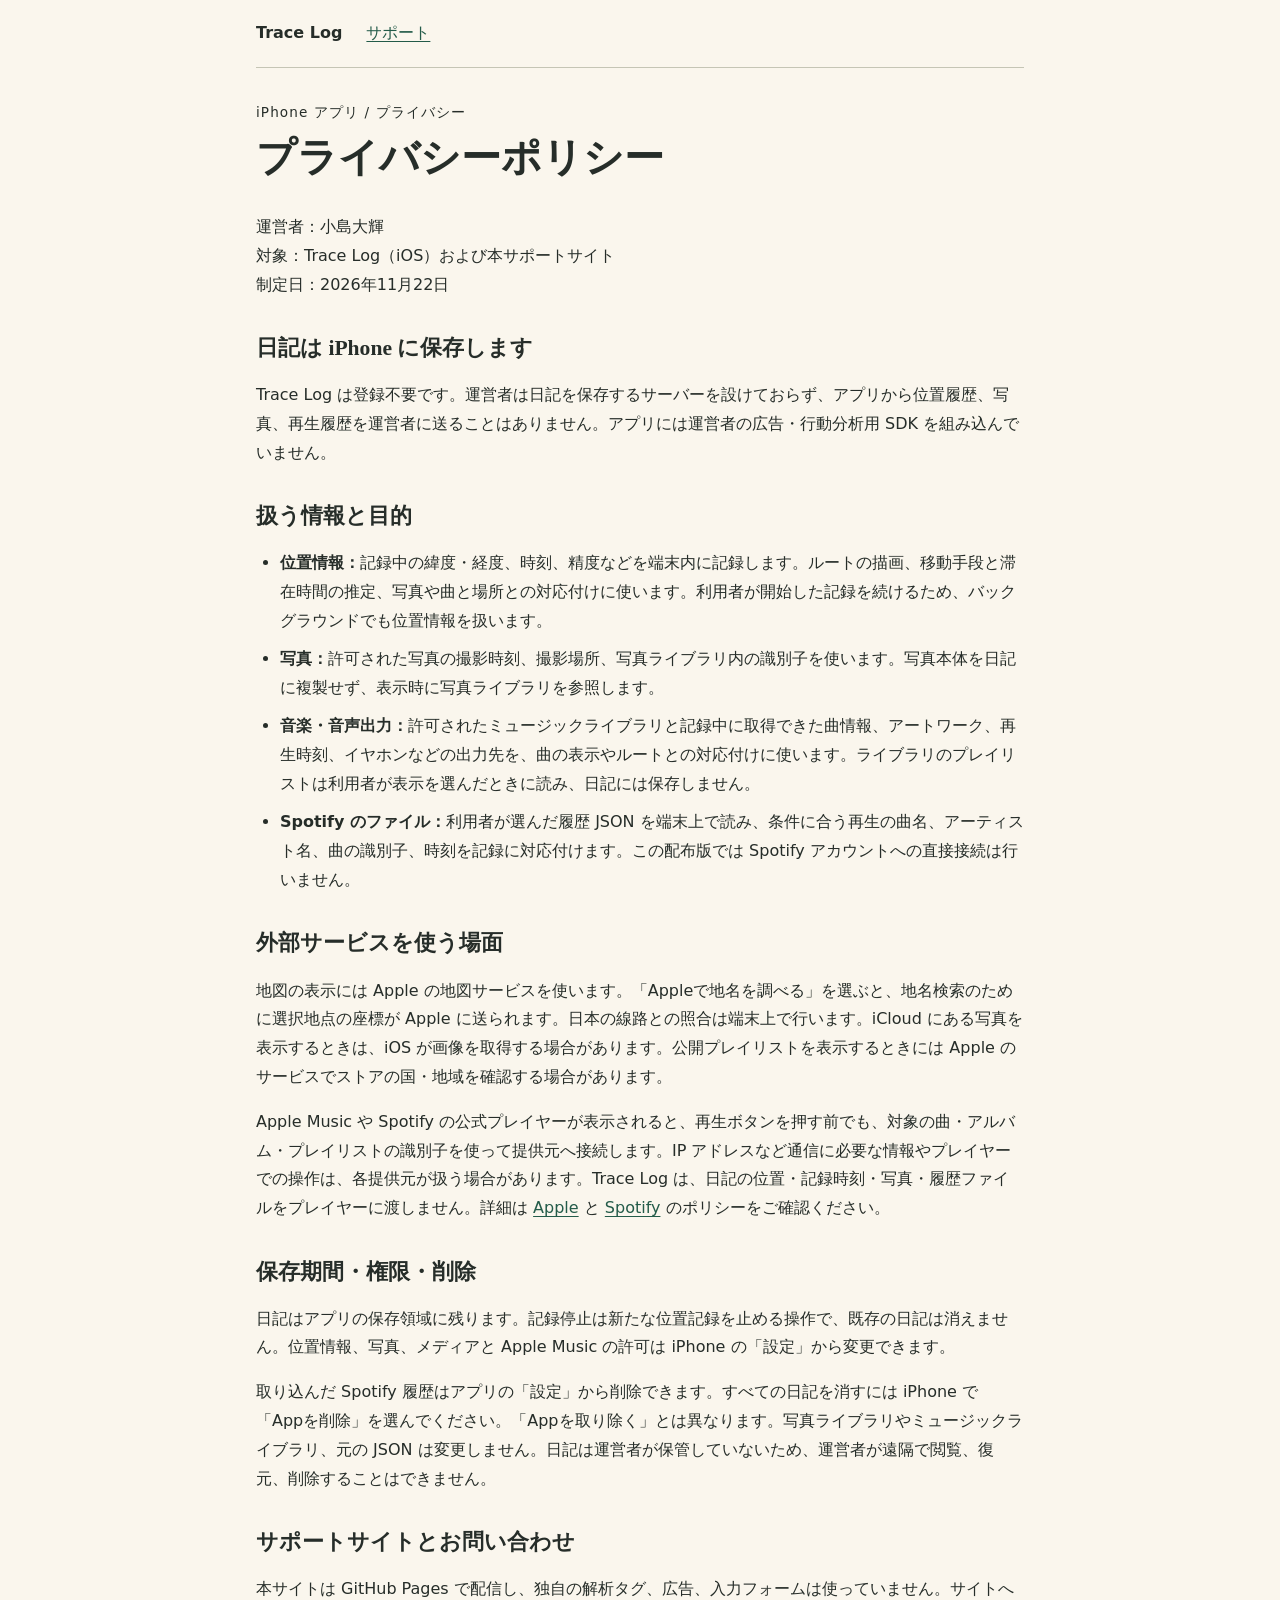
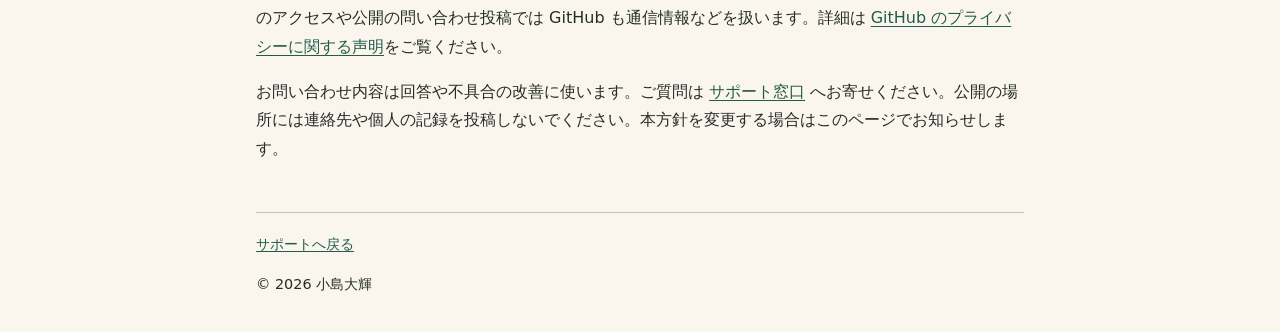
==== privacy.html @ 27f508c6 "Publish Trace Log support and privacy policy" ====
<!doctype html>
<html lang="ja">
<head>
  <meta charset="utf-8">
  <meta name="viewport" content="width=device-width, initial-scale=1">
  <meta name="description" content="Trace Log が端末内で扱う記録、外部サービスへの接続、許可の変更とデータの削除方法。">
  <title>プライバシーポリシー | Trace Log</title>
  <link rel="stylesheet" href="style.css">
</head>
<body>
  <header><nav aria-label="サイト内"><strong>Trace Log</strong><a href="./">サポート</a></nav></header>
  <main>
    <p class="eyebrow">iPhone アプリ / プライバシー</p>
    <h1>プライバシーポリシー</h1>
    <p>運営者：小島大輝<br>対象：Trace Log（iOS）および本サポートサイト<br>制定日：<time datetime="2026-11-22">2026年11月22日</time></p>
    <h2>日記は iPhone に保存します</h2>
    <p>Trace Log は登録不要です。運営者は日記を保存するサーバーを設けておらず、アプリから位置履歴、写真、再生履歴を運営者に送ることはありません。アプリには運営者の広告・行動分析用 SDK を組み込んでいません。</p>
    <h2>扱う情報と目的</h2>
    <ul>
      <li><strong>位置情報：</strong>記録中の緯度・経度、時刻、精度などを端末内に記録します。ルートの描画、移動手段と滞在時間の推定、写真や曲と場所との対応付けに使います。利用者が開始した記録を続けるため、バックグラウンドでも位置情報を扱います。</li>
      <li><strong>写真：</strong>許可された写真の撮影時刻、撮影場所、写真ライブラリ内の識別子を使います。写真本体を日記に複製せず、表示時に写真ライブラリを参照します。</li>
      <li><strong>音楽・音声出力：</strong>許可されたミュージックライブラリと記録中に取得できた曲情報、アートワーク、再生時刻、イヤホンなどの出力先を、曲の表示やルートとの対応付けに使います。ライブラリのプレイリストは利用者が表示を選んだときに読み、日記には保存しません。</li>
      <li><strong>Spotify のファイル：</strong>利用者が選んだ履歴 JSON を端末上で読み、条件に合う再生の曲名、アーティスト名、曲の識別子、時刻を記録に対応付けます。この配布版では Spotify アカウントへの直接接続は行いません。</li>
    </ul>
    <h2>外部サービスを使う場面</h2>
    <p>地図の表示には Apple の地図サービスを使います。「Appleで地名を調べる」を選ぶと、地名検索のために選択地点の座標が Apple に送られます。日本の線路との照合は端末上で行います。iCloud にある写真を表示するときは、iOS が画像を取得する場合があります。公開プレイリストを表示するときには Apple のサービスでストアの国・地域を確認する場合があります。</p>
    <p>Apple Music や Spotify の公式プレイヤーが表示されると、再生ボタンを押す前でも、対象の曲・アルバム・プレイリストの識別子を使って提供元へ接続します。IP アドレスなど通信に必要な情報やプレイヤーでの操作は、各提供元が扱う場合があります。Trace Log は、日記の位置・記録時刻・写真・履歴ファイルをプレイヤーに渡しません。詳細は <a href="https://www.apple.com/jp/legal/privacy/">Apple</a> と <a href="https://www.spotify.com/jp/legal/privacy-policy/">Spotify</a> のポリシーをご確認ください。</p>
    <h2>保存期間・権限・削除</h2>
    <p>日記はアプリの保存領域に残ります。記録停止は新たな位置記録を止める操作で、既存の日記は消えません。位置情報、写真、メディアと Apple Music の許可は iPhone の「設定」から変更できます。</p>
    <p>取り込んだ Spotify 履歴はアプリの「設定」から削除できます。すべての日記を消すには iPhone で「Appを削除」を選んでください。「Appを取り除く」とは異なります。写真ライブラリやミュージックライブラリ、元の JSON は変更しません。日記は運営者が保管していないため、運営者が遠隔で閲覧、復元、削除することはできません。</p>
    <h2>サポートサイトとお問い合わせ</h2>
    <p>本サイトは GitHub Pages で配信し、独自の解析タグ、広告、入力フォームは使っていません。サイトへのアクセスや公開の問い合わせ投稿では GitHub も通信情報などを扱います。詳細は <a href="https://docs.github.com/en/site-policy/privacy-policies/github-general-privacy-statement">GitHub のプライバシーに関する声明</a>をご覧ください。</p>
    <p>お問い合わせ内容は回答や不具合の改善に使います。ご質問は <a href="index.html#contact">サポート窓口</a> へお寄せください。公開の場所には連絡先や個人の記録を投稿しないでください。本方針を変更する場合はこのページでお知らせします。</p>
  </main>
  <footer><a href="./">サポートへ戻る</a><p>© 2026 小島大輝</p></footer>
</body>
</html>
---- style.css ----
:root {
  color-scheme: light dark;
  --paper: #faf6ed;
  --ink: #262d29;
  --accent: #235b49;
  --line: #c5c5b5;
}
@media (prefers-color-scheme: dark) {
  :root { --paper: #1d2320; --ink: #f2eee4; --accent: #aad8bc; --line: #555f56; }
}
* { box-sizing: border-box; }
body {
  margin: 0 auto;
  padding: 0 clamp(1rem, 5vw, 3rem);
  max-width: 54rem;
  background: var(--paper);
  color: var(--ink);
  font: 1rem/1.8 system-ui, "Hiragino Sans", sans-serif;
  overflow-wrap: anywhere;
}
nav { display: flex; align-items: baseline; gap: 1.5rem; flex-wrap: wrap; }
header, footer { padding-block: 1.2rem; }
header { border-bottom: 1px solid var(--line); }
footer { margin-top: 3rem; border-top: 1px solid var(--line); font-size: .9rem; }
h1, h2 { font-family: Georgia, "Hiragino Mincho ProN", serif; line-height: 1.4; }
h1 { font-size: clamp(1.75rem, 5vw, 2.5rem); margin-top: .35rem; }
h2 { font-size: 1.35rem; margin-top: 2.1rem; }
h3 { font-size: 1.05rem; margin-bottom: .25rem; }
h3 + p { margin-top: .25rem; }
ul, ol { padding-inline-start: 1.5rem; }
li + li { margin-top: .6rem; }
a { color: var(--accent); text-underline-offset: .16em; }
a:focus-visible { outline: 2px solid currentColor; outline-offset: 3px; }
.eyebrow { margin: 2rem 0 0; font-size: .85rem; letter-spacing: .08em; }
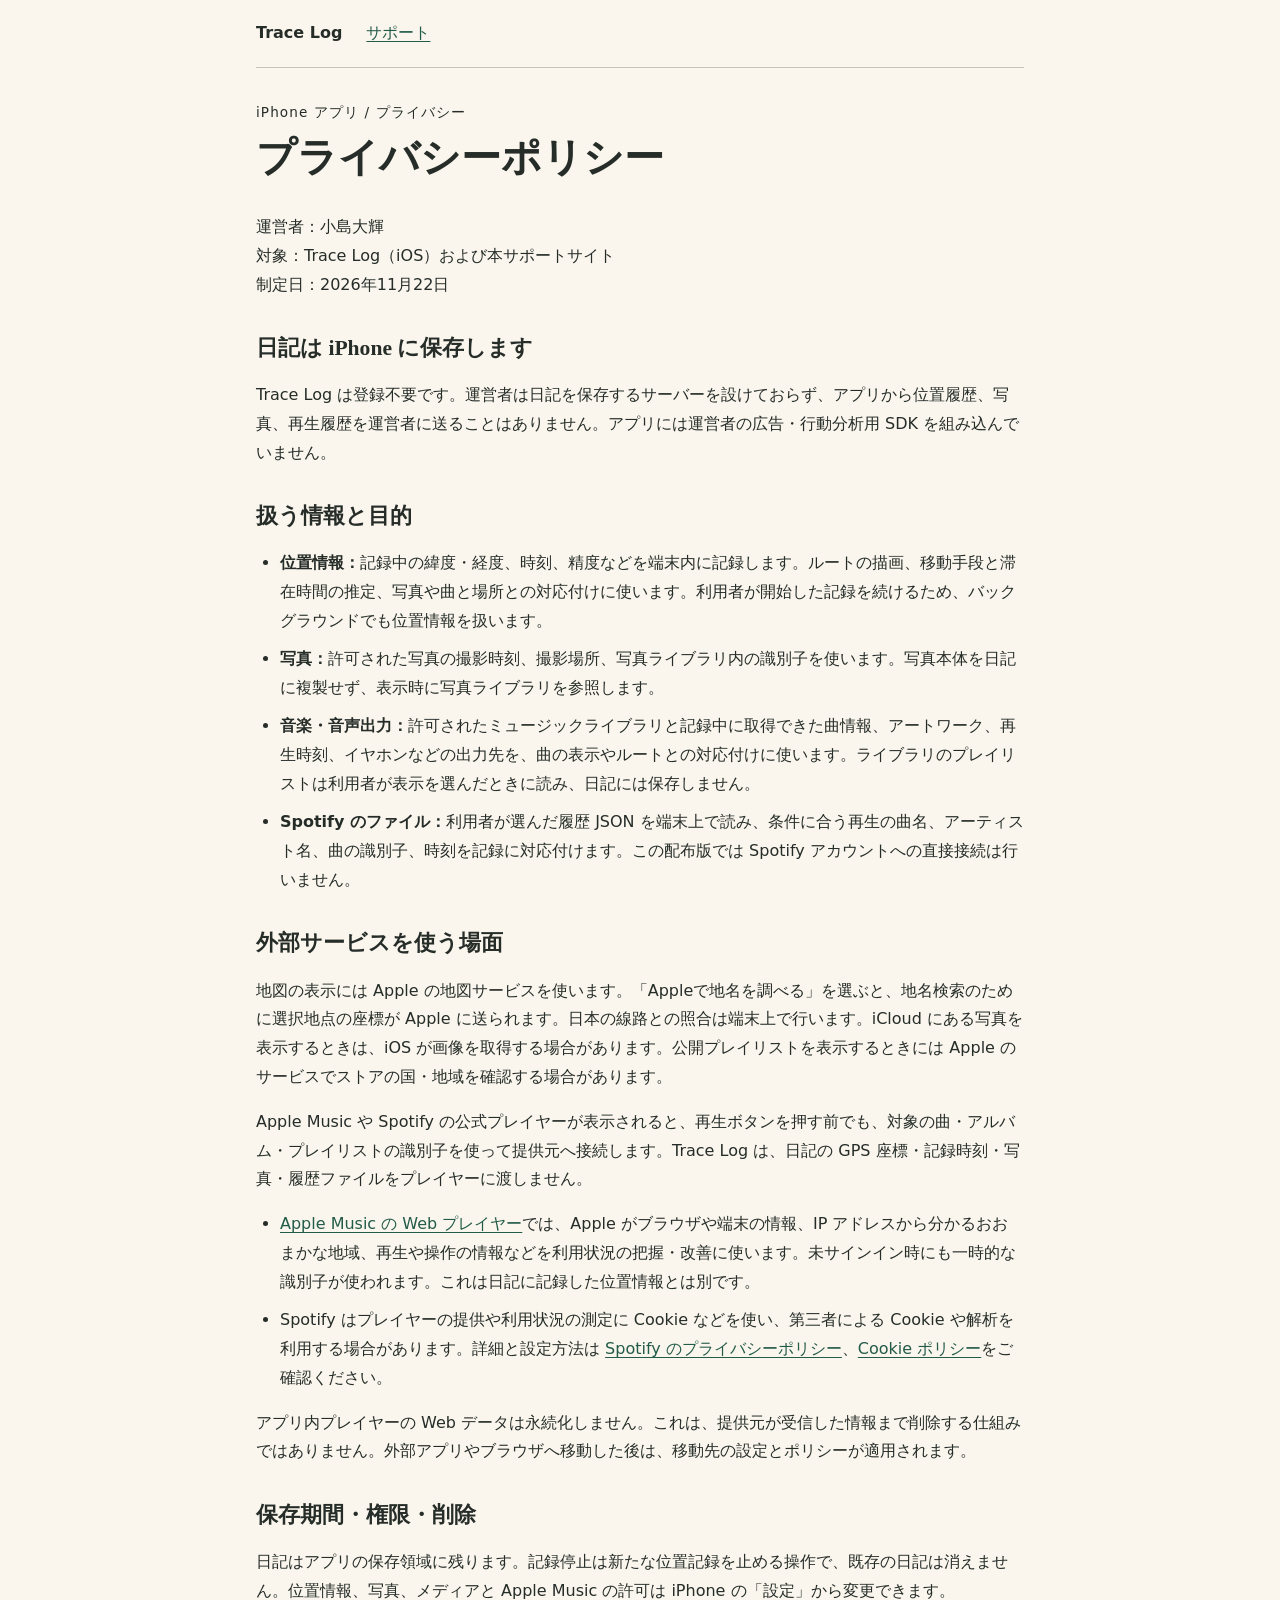
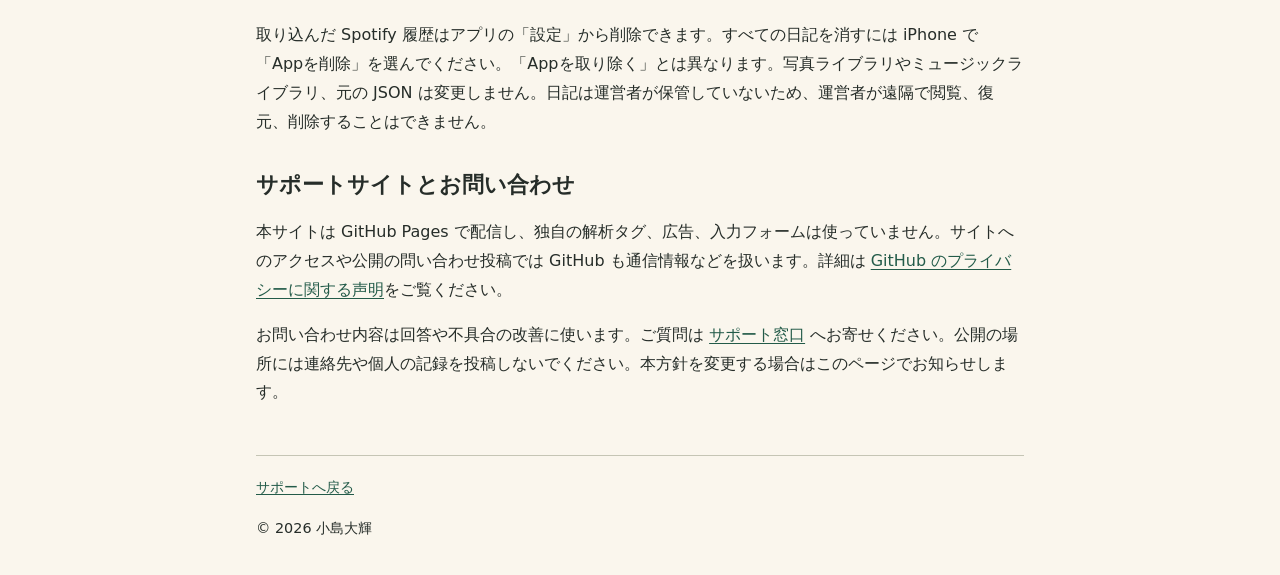
==== commit cfb26cde: "Explain provider data use in embedded music players" ====
--- a/privacy.html
+++ b/privacy.html
@@ -24,7 +24,12 @@
     </ul>
     <h2>外部サービスを使う場面</h2>
     <p>地図の表示には Apple の地図サービスを使います。「Appleで地名を調べる」を選ぶと、地名検索のために選択地点の座標が Apple に送られます。日本の線路との照合は端末上で行います。iCloud にある写真を表示するときは、iOS が画像を取得する場合があります。公開プレイリストを表示するときには Apple のサービスでストアの国・地域を確認する場合があります。</p>
-    <p>Apple Music や Spotify の公式プレイヤーが表示されると、再生ボタンを押す前でも、対象の曲・アルバム・プレイリストの識別子を使って提供元へ接続します。IP アドレスなど通信に必要な情報やプレイヤーでの操作は、各提供元が扱う場合があります。Trace Log は、日記の位置・記録時刻・写真・履歴ファイルをプレイヤーに渡しません。詳細は <a href="https://www.apple.com/jp/legal/privacy/">Apple</a> と <a href="https://www.spotify.com/jp/legal/privacy-policy/">Spotify</a> のポリシーをご確認ください。</p>
+    <p>Apple Music や Spotify の公式プレイヤーが表示されると、再生ボタンを押す前でも、対象の曲・アルバム・プレイリストの識別子を使って提供元へ接続します。Trace Log は、日記の GPS 座標・記録時刻・写真・履歴ファイルをプレイヤーに渡しません。</p>
+    <ul>
+      <li><a href="https://www.apple.com/legal/privacy/data/en/apple-music-web/">Apple Music の Web プレイヤー</a>では、Apple がブラウザや端末の情報、IP アドレスから分かるおおまかな地域、再生や操作の情報などを利用状況の把握・改善に使います。未サインイン時にも一時的な識別子が使われます。これは日記に記録した位置情報とは別です。</li>
+      <li>Spotify はプレイヤーの提供や利用状況の測定に Cookie などを使い、第三者による Cookie や解析を利用する場合があります。詳細と設定方法は <a href="https://www.spotify.com/jp/legal/privacy-policy/">Spotify のプライバシーポリシー</a>、<a href="https://www.spotify.com/jp/legal/cookies-policy/">Cookie ポリシー</a>をご確認ください。</li>
+    </ul>
+    <p>アプリ内プレイヤーの Web データは永続化しません。これは、提供元が受信した情報まで削除する仕組みではありません。外部アプリやブラウザへ移動した後は、移動先の設定とポリシーが適用されます。</p>
     <h2>保存期間・権限・削除</h2>
     <p>日記はアプリの保存領域に残ります。記録停止は新たな位置記録を止める操作で、既存の日記は消えません。位置情報、写真、メディアと Apple Music の許可は iPhone の「設定」から変更できます。</p>
     <p>取り込んだ Spotify 履歴はアプリの「設定」から削除できます。すべての日記を消すには iPhone で「Appを削除」を選んでください。「Appを取り除く」とは異なります。写真ライブラリやミュージックライブラリ、元の JSON は変更しません。日記は運営者が保管していないため、運営者が遠隔で閲覧、復元、削除することはできません。</p>
